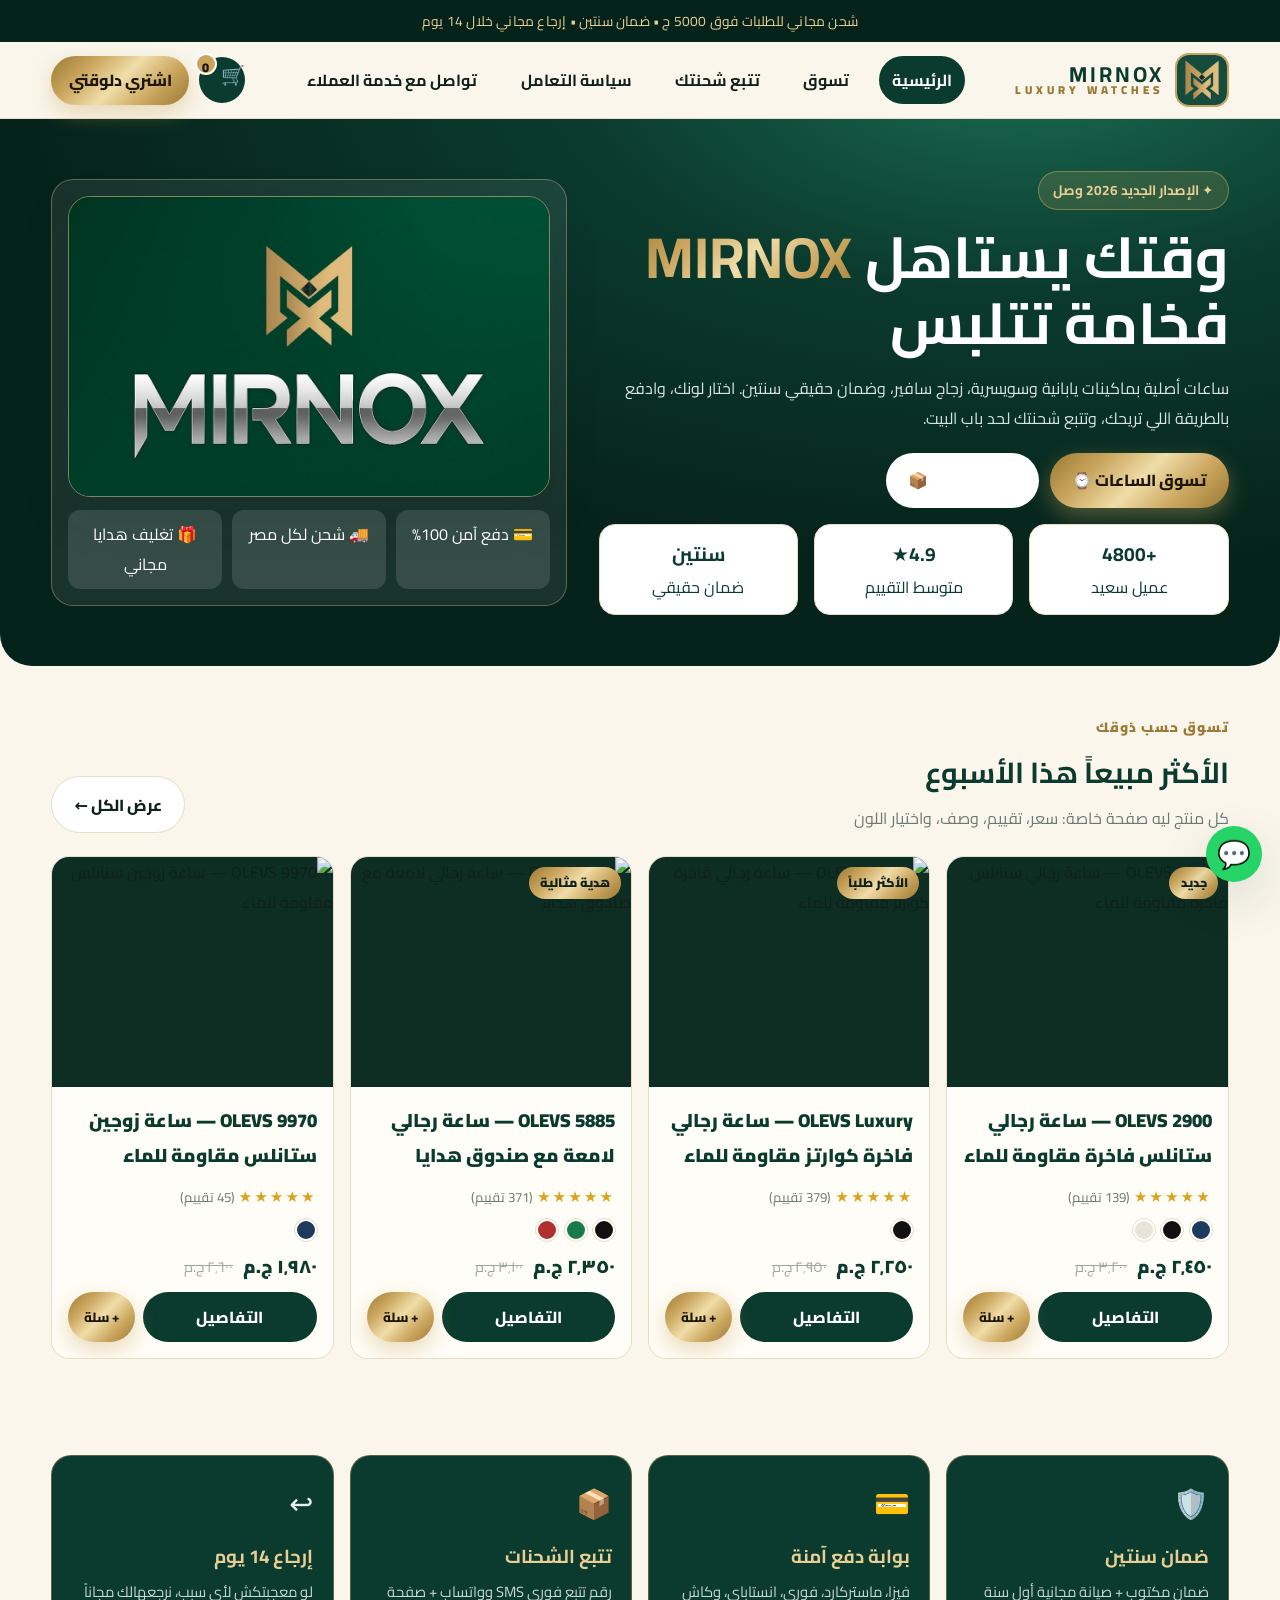
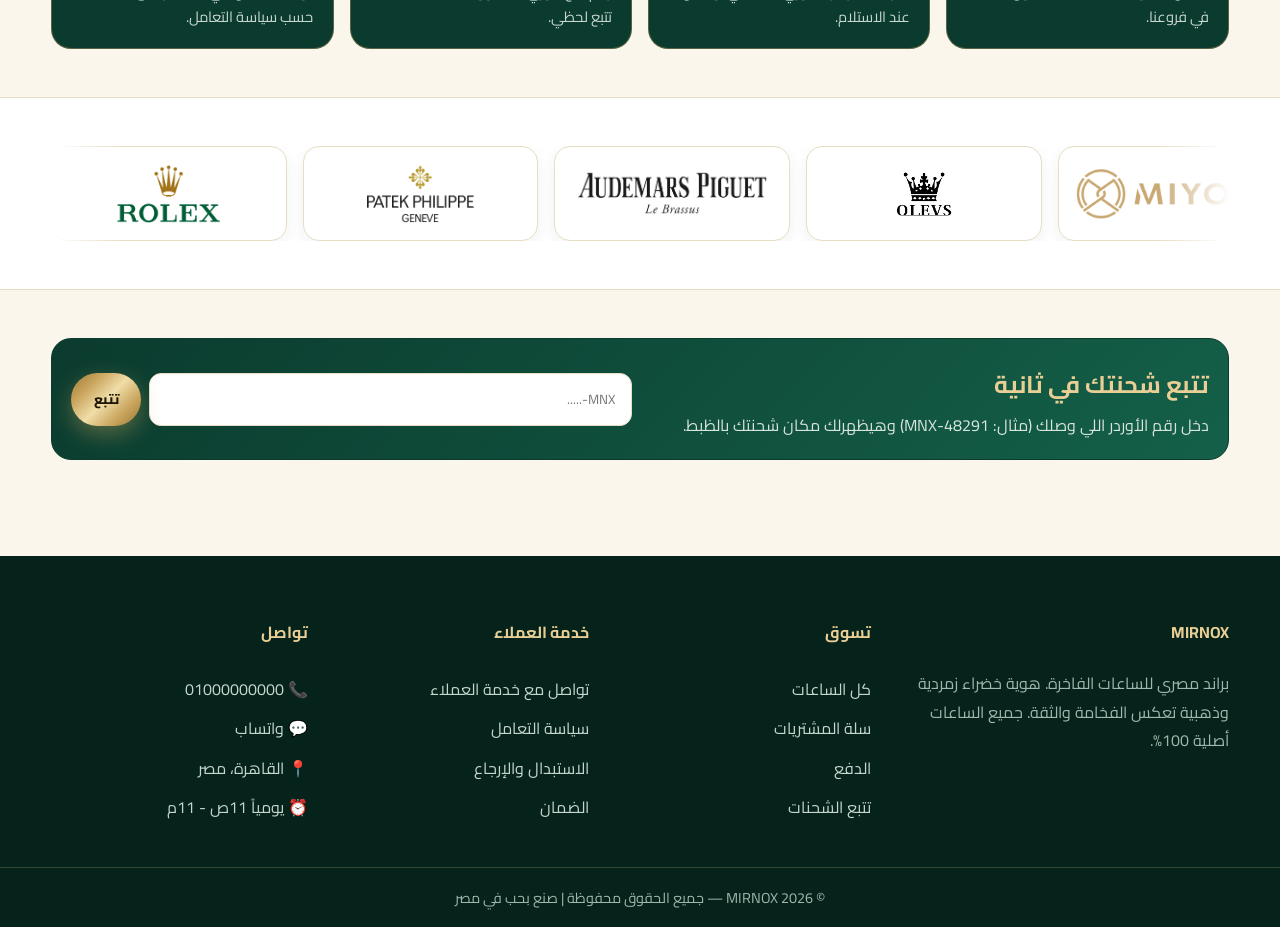
==== index.html @ 0a010afb "Add files via upload" ====
<!DOCTYPE html><html lang="ar" dir="rtl"><head>
<meta charset="UTF-8"><meta name="viewport" content="width=device-width,initial-scale=1">
<title>MIRNOX | ساعات فاخرة بهوية تليق بيك</title>
<meta name="description" content="متجر MIRNOX الرسمي للساعات الفاخرة - ضمان سنتين، شحن لكل المحافظات، دفع آمن">
<link href="https://fonts.googleapis.com/css2?family=Cairo:wght@400;700;800;900&display=swap" rel="stylesheet">
<link rel="stylesheet" href="assets/css/style.css">
<link rel="icon" href="logo/MIRNOX logo.jpg">
</head><body>
<div class="topbar">شحن مجاني للطلبات فوق 5000 ج • ضمان سنتين • إرجاع مجاني خلال 14 يوم</div>
<header class="header"><div class="container nav">
  <a class="brand" href="index.html"><img class="brand-logo" src="logo/MIRNOX logo.jpg" alt="MIRNOX"><span class="brand-name"><b>MIRNOX</b><small>LUXURY WATCHES</small></span></a>
  <nav class="links">
    <a href="index.html" class="active">الرئيسية</a>
    <a href="shop.html">تسوق</a>
    <a href="track.html">تتبع شحنتك</a>
    <a href="policy.html">سياسة التعامل</a>
    <a href="contact.html">تواصل مع خدمة العملاء</a>
  </nav>
  <div class="actions">
    <a href="cart.html" class="cart-btn" aria-label="السلة">🛒<span class="cart-count">0</span></a>
    <a href="checkout.html" class="btn btn-gold" style="padding:.6rem 1.1rem">اشتري دلوقتي</a>
    <button class="burger">☰</button>
  </div>
</div></header>

<section class="hero"><div class="container hero-inner">
  <div>
    <span class="eyebrow">✦ الإصدار الجديد 2026 وصل</span>
    <h1>وقتك يستاهل <span>MIRNOX</span><br>فخامة تتلبس</h1>
    <p>ساعات أصلية بماكينات يابانية وسويسرية، زجاج سافير، وضمان حقيقي سنتين. اختار لونك، وادفع بالطريقة اللي تريحك، وتتبع شحنتك لحد باب البيت.</p>
    <div class="hero-cta">
      <a href="shop.html" class="btn btn-gold">تسوق الساعات ⌚</a>
      <a href="track.html" class="btn" style="background:#fff">تتبع شحنتك 📦</a>
    </div>
    <div class="stats">
      <div class="stat"><b>+4800</b>عميل سعيد</div>
      <div class="stat"><b>4.9★</b>متوسط التقييم</div>
      <div class="stat"><b>سنتين</b>ضمان حقيقي</div>
    </div>
  </div>
  <div class="hero-card">
    <img class="hero-img" src="images/571602433_1547066803098524_336441844559600684_n.jpg" alt="MIRNOX">
    <div style="display:flex;gap:.6rem;margin-top:.8rem">
      <div style="flex:1;background:rgba(255,255,255,.12);border-radius:12px;padding:.6rem;text-align:center">💳 دفع آمن 100%</div>
      <div style="flex:1;background:rgba(255,255,255,.12);border-radius:12px;padding:.6rem;text-align:center">🚚 شحن لكل مصر</div>
      <div style="flex:1;background:rgba(255,255,255,.12);border-radius:12px;padding:.6rem;text-align:center">🎁 تغليف هدايا مجاني</div>
    </div>
  </div>
</div></section>

<section class="section container">
  <div class="sec-head"><div><div class="kicker">تسوق حسب ذوقك</div><h2>الأكثر مبيعاً هذا الأسبوع</h2><p>كل منتج ليه صفحة خاصة: سعر، تقييم، وصف، واختيار اللون</p></div><a class="btn btn-ghost" href="shop.html">عرض الكل ←</a></div>
  <div class="grid-products" id="homeGrid"></div>
</section>

<section class="section container">
  <div class="features">
    <div class="feat"><div style="font-size:1.8rem">🛡️</div><h3>ضمان سنتين</h3><p>ضمان مكتوب + صيانة مجانية أول سنة في فروعنا.</p></div>
    <div class="feat"><div style="font-size:1.8rem">💳</div><h3>بوابة دفع آمنة</h3><p>فيزا، ماستركارد، فوري، انستاباي، وكاش عند الاستلام.</p></div>
    <div class="feat"><div style="font-size:1.8rem">📦</div><h3>تتبع الشحنات</h3><p>رقم تتبع فوري SMS وواتساب + صفحة تتبع لحظي.</p></div>
    <div class="feat"><div style="font-size:1.8rem">↩️</div><h3>إرجاع 14 يوم</h3><p>لو معجبتكش لأي سبب، نرجعهالك مجاناً حسب سياسة التعامل.</p></div>
  </div>
</section>

<section class="partners section"><div class="container">
  <div class="marquee"><div class="partner-row marquee-track">
    <div class="partner"><img src="images/partners/rolex.png" alt="Rolex" loading="lazy"></div>
    <div class="partner"><img src="images/partners/patek.png" alt="Patek Philippe" loading="lazy"></div>
    <div class="partner"><img src="images/partners/audemars.png" alt="Audemars Piguet" loading="lazy"></div>
    <div class="partner"><img src="images/partners/olevs.webp" alt="OLEVS" loading="lazy"></div>
    <div class="partner"><img src="images/partners/miyota.png" alt="Miyota" loading="lazy"></div>
    <div class="partner"><img src="images/partners/fawry.png" alt="Fawry" loading="lazy"></div>
    <div class="partner"><img src="images/partners/paymob.png" alt="Paymob" loading="lazy"></div>
    <div class="partner"><img src="images/partners/bosta.png" alt="Bosta" loading="lazy"></div>
  </div></div>
</div></section>

<section class="section container">
  <div class="panel" style="display:flex;gap:1rem;align-items:center;flex-wrap:wrap;background:linear-gradient(135deg,#0b3b2e,#146049);color:#fff;border-color:#0b3b2e">
    <div style="flex:1;min-width:240px"><h2 style="margin:.2rem 0;color:#e9cf95">تتبع شحنتك في ثانية</h2><p style="margin:0;color:#d8e5de">دخل رقم الأوردر اللي وصلك (مثال: MNX-48291) وهيظهرلك مكان شحنتك بالظبط.</p></div>
    <form onsubmit="event.preventDefault();location.href='track.html#'+document.getElementById('hq').value" style="display:flex;gap:.5rem;flex:1;min-width:240px">
      <input id="hq" class="input" placeholder="MNX-....." required>
      <button class="btn btn-gold">تتبع</button>
    </form>
  </div>
</section>

<footer><div class="container foot">
  <div><h4>MIRNOX</h4><p style="color:#9db8ad;line-height:1.8">براند مصري للساعات الفاخرة. هوية خضراء زمردية وذهبية تعكس الفخامة والثقة. جميع الساعات أصلية 100%.</p></div>
  <div><h4>تسوق</h4><a href="shop.html">كل الساعات</a><a href="cart.html">سلة المشتريات</a><a href="checkout.html">الدفع</a><a href="track.html">تتبع الشحنات</a></div>
  <div><h4>خدمة العملاء</h4><a href="contact.html">تواصل مع خدمة العملاء</a><a href="policy.html">سياسة التعامل</a><a href="policy.html#return">الاستبدال والإرجاع</a><a href="policy.html#warranty">الضمان</a></div>
  <div><h4>تواصل</h4><a href="#">📞 01000000000</a><a href="#">💬 واتساب</a><a href="#">📍 القاهرة، مصر</a><a href="#">⏰ يومياً 11ص - 11م</a></div>
</div><div class="copy">© 2026 MIRNOX — جميع الحقوق محفوظة | صنع بحب في مصر</div></footer>
<a class="whats" href="https://wa.me/201000000000" target="_blank">💬</a>
<script src="assets/js/products.js"></script>
<script src="assets/js/store.js"></script>
<script>
document.getElementById('homeGrid').innerHTML = PRODUCTS.slice(0,4).map(productCard).join('');
revealInit();
</script>
</body></html>
---- assets/css/style.css ----
:root{
  --green-950:#06231b;
  --green-900:#0b3b2e;
  --green-800:#0f4d3a;
  --green-700:#146049;
  --gold:#c9a45c;
  --gold-light:#e9cf95;
  --gold-dark:#9a7a35;
  --cream:#faf6ec;
  --paper:#fffdf7;
  --ink:#10201a;
  --muted:#6b7a74;
  --line:#e7ddc4;
  --red:#c0392b;
  --radius:18px;
  --shadow:0 18px 50px rgba(6,35,27,.14);
  --gold-grad:linear-gradient(135deg,#9a7a35 0%,#c9a45c 25%,#f0dda8 50%,#c9a45c 75%,#9a7a35 100%);
}
*{box-sizing:border-box}
html{scroll-behavior:smooth}
body{
  margin:0;font-family:'Cairo','Tajawal',system-ui,sans-serif;
  background:var(--cream);color:var(--ink);
}
a{color:inherit;text-decoration:none}
img{max-width:100%;display:block}
.container{width:min(1200px,92%);margin-inline:auto}
.topbar{background:var(--green-950);color:var(--gold-light);font-size:.86rem;padding:.5rem 0;text-align:center;letter-spacing:.2px}
/* header */
.header{position:sticky;top:0;z-index:50;background:rgba(250,246,236,.92);backdrop-filter:blur(12px);border-bottom:1px solid var(--line)}
.nav{display:flex;align-items:center;gap:1rem;padding:.7rem 0}
.brand{display:flex;align-items:center;gap:.7rem;font-weight:900}
.brand-logo{width:54px;height:54px;border-radius:14px;object-fit:cover;border:2px solid var(--gold);background:var(--green-900)}
.brand-name{line-height:1}
.brand-name b{font-size:1.35rem;letter-spacing:3px;color:var(--green-900)}
.brand-name small{display:block;font-size:.72rem;color:var(--gold-dark);letter-spacing:4px}
.links{display:flex;gap:1.1rem;margin-inline:auto;font-weight:700}
.links a{padding:.55rem .8rem;border-radius:999px}
.links a.active,.links a:hover{background:var(--green-900);color:#fff}
.actions{display:flex;gap:.6rem;align-items:center}
.btn{border:0;cursor:pointer;font-family:inherit;font-weight:800;border-radius:999px;padding:.8rem 1.4rem;display:inline-flex;align-items:center;gap:.5rem;transition:.2s}
.btn-gold{background:var(--gold-grad);color:#1d1605;box-shadow:0 8px 22px rgba(201,164,92,.4)}
.btn-gold:hover{transform:translateY(-1px)}
.btn-green{background:var(--green-900);color:#fff}
.btn-ghost{background:#fff;border:1.5px solid var(--line)}
.cart-btn{position:relative;background:var(--green-900);color:#fff;border:0;width:46px;height:46px;border-radius:50%;cursor:pointer;font-size:1.2rem}
.cart-count{position:absolute;top:-4px;left:-4px;background:var(--gold);color:#1d1605;font-weight:900;min-width:22px;height:22px;border-radius:999px;display:grid;place-items:center;font-size:.8rem;border:2px solid #fff}
.burger{display:none;background:none;border:0;font-size:1.6rem}
/* hero */
.hero{position:relative;overflow:hidden;background:radial-gradient(1000px 500px at 80% -10%,#1a6b52 0%,var(--green-900) 45%,var(--green-950) 100%);color:#fff;border-radius:0 0 32px 32px}
.hero-inner{display:grid;grid-template-columns:1.1fr .9fr;gap:2rem;align-items:center;padding:3.2rem 0}
.eyebrow{display:inline-flex;align-items:center;gap:.5rem;background:rgba(201,164,92,.18);border:1px solid rgba(201,164,92,.5);color:var(--gold-light);padding:.35rem .9rem;border-radius:999px;font-size:.85rem;font-weight:700}
.hero h1{font-size:clamp(2rem,5vw,3.6rem);line-height:1.15;margin:.9rem 0}
.hero h1 span{background:var(--gold-grad);-webkit-background-clip:text;background-clip:text;color:transparent}
.hero p{color:#d8e5de;line-height:1.9}
.hero-cta{display:flex;gap:.7rem;margin-top:1.2rem;flex-wrap:wrap}
.hero-card{background:rgba(255,255,255,.08);border:1px solid rgba(233,207,149,.35);border-radius:22px;padding:1rem;backdrop-filter:blur(6px)}
.hero-img{width:100%;border-radius:22px;border:1px solid rgba(233,207,149,.5);box-shadow:var(--shadow);aspect-ratio:16/10;object-fit:cover}
.stats{display:flex;gap:1rem;margin-top:1rem}
.stat{background:#fff;color:var(--green-900);border-radius:16px;padding:.7rem 1rem;flex:1;text-align:center;border:1px solid var(--line)}
.stat b{font-size:1.2rem;display:block}
/* sections */
.section{padding:3rem 0}
.sec-head{display:flex;align-items:end;justify-content:space-between;gap:1rem;margin-bottom:1.4rem}
.sec-head h2{margin:.3rem 0;font-size:1.8rem;color:var(--green-900)}
.sec-head p{margin:0;color:var(--muted)}
.kicker{color:var(--gold-dark);font-weight:900;letter-spacing:1px;font-size:.85rem}
.grid-products{display:grid;grid-template-columns:repeat(4,1fr);gap:1rem}
.card{background:var(--paper);border:1px solid var(--line);border-radius:var(--radius);overflow:hidden;display:flex;flex-direction:column;transition:.2s}
.card:hover{transform:translateY(-4px);box-shadow:var(--shadow)}
.card-media{position:relative;background:#0e2e24}
.card-media img{height:230px;width:100%;object-fit:cover}
.badge{position:absolute;top:10px;right:10px;background:var(--gold-grad);font-weight:900;font-size:.78rem;padding:.3rem .7rem;border-radius:999px}
.card-body{padding:1rem;display:flex;flex-direction:column;gap:.5rem;flex:1}
.card-title{font-weight:900;color:var(--green-900);margin:0}
.price-row{display:flex;align-items:center;gap:.6rem}
.price{font-weight:900;font-size:1.15rem;color:var(--green-900)}
.old{color:#9aa8a2;text-decoration:line-through;font-size:.9rem}
.stars{color:#d9a521;font-size:.95rem;letter-spacing:2px}
.stars small{color:var(--muted);letter-spacing:0}
.colors-dots{display:flex;gap:.4rem}
.dot{width:22px;height:22px;border-radius:50%;border:2px solid #fff;outline:1px solid var(--line);cursor:pointer}
/* features */
.features{display:grid;grid-template-columns:repeat(4,1fr);gap:1rem}
.feat{background:var(--green-900);color:#eaf3ef;border-radius:20px;padding:1.2rem;border:1px solid rgba(201,164,92,.4)}
.feat h3{margin:.6rem 0 .3rem;color:var(--gold-light)}
.feat p{margin:0;color:#c8d8d0;font-size:.92rem;line-height:1.7}
/* partners */
.partners{background:#fff;border-block:1px solid var(--line)}
.partner-row{display:flex;gap:1rem;flex-wrap:wrap}
.partner{flex:1;min-width:160px;display:grid;place-items:center;border:1px solid var(--line);border-radius:16px;padding:1.1rem;background:#fff;box-shadow:0 6px 18px rgba(6,35,27,.06);transition:transform .35s cubic-bezier(.22,1,.36,1),box-shadow .35s}
.partner:hover{transform:translateY(-4px);box-shadow:var(--shadow)}
.partner img{max-height:58px;width:auto;max-width:100%;object-fit:contain}
/* infinite partners marquee */
.marquee{overflow:hidden;direction:ltr;border-radius:16px;-webkit-mask-image:linear-gradient(90deg,transparent,#000 6%,#000 94%,transparent);mask-image:linear-gradient(90deg,transparent,#000 6%,#000 94%,transparent)}
.marquee-track{display:flex;flex-wrap:nowrap;gap:0;width:max-content;animation:mscroll 30s linear infinite;will-change:transform}
.marquee-track .partner{min-width:230px;margin-right:1rem}
.marquee-track .partner{opacity:1;transform:none}
.marquee:hover .marquee-track{animation-play-state:paused}
@keyframes mscroll{to{transform:translateX(-50%)}}
@media (prefers-reduced-motion:reduce){.marquee-track{animation:none}}
.partner span{display:block;font-size:.8rem;color:var(--muted);font-weight:700}
/* footer */
footer{background:var(--green-950);color:#d9e7e0;margin-top:3rem}
.foot{display:grid;grid-template-columns:1.3fr 1fr 1fr 1fr;gap:1.5rem;padding:2.5rem 0}
.foot h4{color:var(--gold-light)}
.foot a{display:block;padding:.3rem 0;color:#c5d6cf}
.foot a:hover{color:#fff}
.copy{border-top:1px solid rgba(233,207,149,.2);padding:1rem 0;text-align:center;font-size:.9rem;color:#9db8ad}
/* product page */
.pd{display:grid;grid-template-columns:1fr 1fr;gap:1.6rem;background:#fff;border:1px solid var(--line);border-radius:24px;padding:1.4rem}
.gallery-main{border-radius:18px;overflow:hidden;border:1px solid var(--line)}
.gallery-main img{height:440px;width:100%;object-fit:cover;transition:opacity .45s ease}
/* Luxury scroll reveal — glide up from bottom */
html.js .reveal{opacity:0;transform:translateY(48px);transition:opacity .9s cubic-bezier(.22,1,.36,1),transform .9s cubic-bezier(.22,1,.36,1);will-change:opacity,transform}
html.js .reveal.visible{opacity:1;transform:none;will-change:auto}
@media (prefers-reduced-motion:reduce){html.js .reveal{opacity:1;transform:none;transition:none}}
.thumbs{display:flex;gap:.6rem;margin-top:.6rem}
.thumbs img{width:86px;height:86px;object-fit:cover;border-radius:12px;border:2px solid transparent;cursor:pointer}
.thumbs img.active{border-color:var(--gold)}
.opt-label{font-weight:900;color:var(--green-900);margin:1rem 0 .5rem}
.color-pick{display:flex;gap:.6rem;flex-wrap:wrap}
.color-btn{display:flex;align-items:center;gap:.5rem;border:1.5px solid var(--line);background:#fff;padding:.5rem .8rem;border-radius:999px;cursor:pointer;font-weight:800}
.color-btn.active{border-color:var(--gold);background:#fff8e6;box-shadow:0 0 0 2px rgba(201,164,92,.3)}
.qty{display:flex;align-items:center;gap:.7rem}
.qty button{width:38px;height:38px;border-radius:50%;border:1px solid var(--line);background:#fff;font-size:1.2rem;cursor:pointer}
.tabs{margin-top:1rem;background:#fff;border:1px solid var(--line);border-radius:18px;overflow:hidden}
.tab-head{display:flex;background:var(--cream)}
.tab-head button{flex:1;padding:.9rem;border:0;background:none;font-family:inherit;font-weight:900;cursor:pointer;color:var(--green-900)}
.tab-head button.active{background:var(--green-900);color:#fff}
.tab-body{padding:1.2rem;line-height:1.9}
.spec-table{width:100%;border-collapse:collapse}
.spec-table td{padding:.6rem;border-bottom:1px solid var(--line)}
.spec-table td:first-child{font-weight:900;color:var(--green-900);width:38%}
/* cart / checkout */
.layout2{display:grid;grid-template-columns:1.6fr .9fr;gap:1.2rem;align-items:start}
.panel{background:#fff;border:1px solid var(--line);border-radius:20px;padding:1.2rem}
.cart-item{display:flex;gap:1rem;border-bottom:1px solid var(--line);padding:.9rem 0}
.cart-item img{width:92px;height:92px;border-radius:14px;object-fit:cover}
.input,select.input,textarea.input{width:100%;padding:.8rem 1rem;border:1.5px solid var(--line);border-radius:12px;font-family:inherit;background:#fff}
.input:focus{outline:2px solid rgba(201,164,92,.5);border-color:var(--gold)}
.form-grid{display:grid;grid-template-columns:1fr 1fr;gap:.8rem}
.pay-tabs{display:flex;gap:.6rem;flex-wrap:wrap;margin:.8rem 0}
.pay-tab{flex:1;min-width:140px;border:1.5px solid var(--line);border-radius:14px;padding:.8rem;text-align:center;cursor:pointer;background:#fff;font-weight:900}
.pay-tab.active{border-color:var(--gold);background:#fff8e6}
.timeline{position:relative;margin:1rem 0;padding-right:1.5rem}
.timeline::before{content:"";position:absolute;right:7px;top:6px;bottom:6px;width:2px;background:var(--line)}
.step{position:relative;padding:.7rem 0 .7rem 0}
.step::after{content:"";position:absolute;right:0;top:16px;width:16px;height:16px;border-radius:50%;background:#fff;border:3px solid var(--line)}
.step.done::after{border-color:var(--gold);background:var(--green-900)}
.step b{color:var(--green-900)}
.toast{position:fixed;bottom:18px;left:50%;transform:translateX(-50%);background:var(--green-950);color:#fff;padding:.8rem 1.3rem;border-radius:999px;border:1px solid var(--gold);z-index:99;display:none}
.whats{position:fixed;bottom:18px;right:18px;width:56px;height:56px;border-radius:50%;background:#25d366;display:grid;place-items:center;font-size:1.7rem;box-shadow:var(--shadow);z-index:60}
@media(max-width:980px){
  .hero-inner,.pd,.layout2,.foot{grid-template-columns:1fr}
  .grid-products{grid-template-columns:repeat(2,1fr);gap:.7rem}
  .features{grid-template-columns:1fr 1fr}
  .links{display:none;position:absolute;top:100%;right:4%;left:4%;background:#fff;border:1px solid var(--line);border-radius:16px;flex-direction:column;padding:.6rem;box-shadow:var(--shadow)}
  .links.open{display:flex}
  .burger{display:block}
  .gallery-main img{height:300px}
  .form-grid{grid-template-columns:1fr}
  /* mobile polish */
  .sec-head{flex-wrap:wrap}
  .sec-head h2{font-size:1.4rem}
  .thumbs{overflow-x:auto;padding-bottom:.3rem}
  .thumbs img{flex:0 0 auto;width:72px;height:72px}
  .stats{flex-wrap:wrap}
  .stat{min-width:100px}
  .cart-item{flex-wrap:wrap}
  .pay-tab{min-width:120px}
  .hero-cta .btn{flex:1;justify-content:center}
  .marquee-track .partner{min-width:170px}
  .marquee-track{animation-duration:22s}
  .topbar{font-size:.76rem}
  .toast{width:92%;text-align:center}
  .spec-table td{padding:.5rem .4rem;font-size:.9rem}
}
@media(max-width:420px){
  .grid-products{grid-template-columns:1fr 1fr;gap:.5rem}
  .card-media img{height:170px}
  .features{grid-template-columns:1fr}
  .hero h1{font-size:1.9rem}
  .btn{padding:.75rem 1.1rem}
  .actions .btn{display:none}
  .brand-logo{width:44px;height:44px}
  .brand-name b{font-size:1.1rem}
}
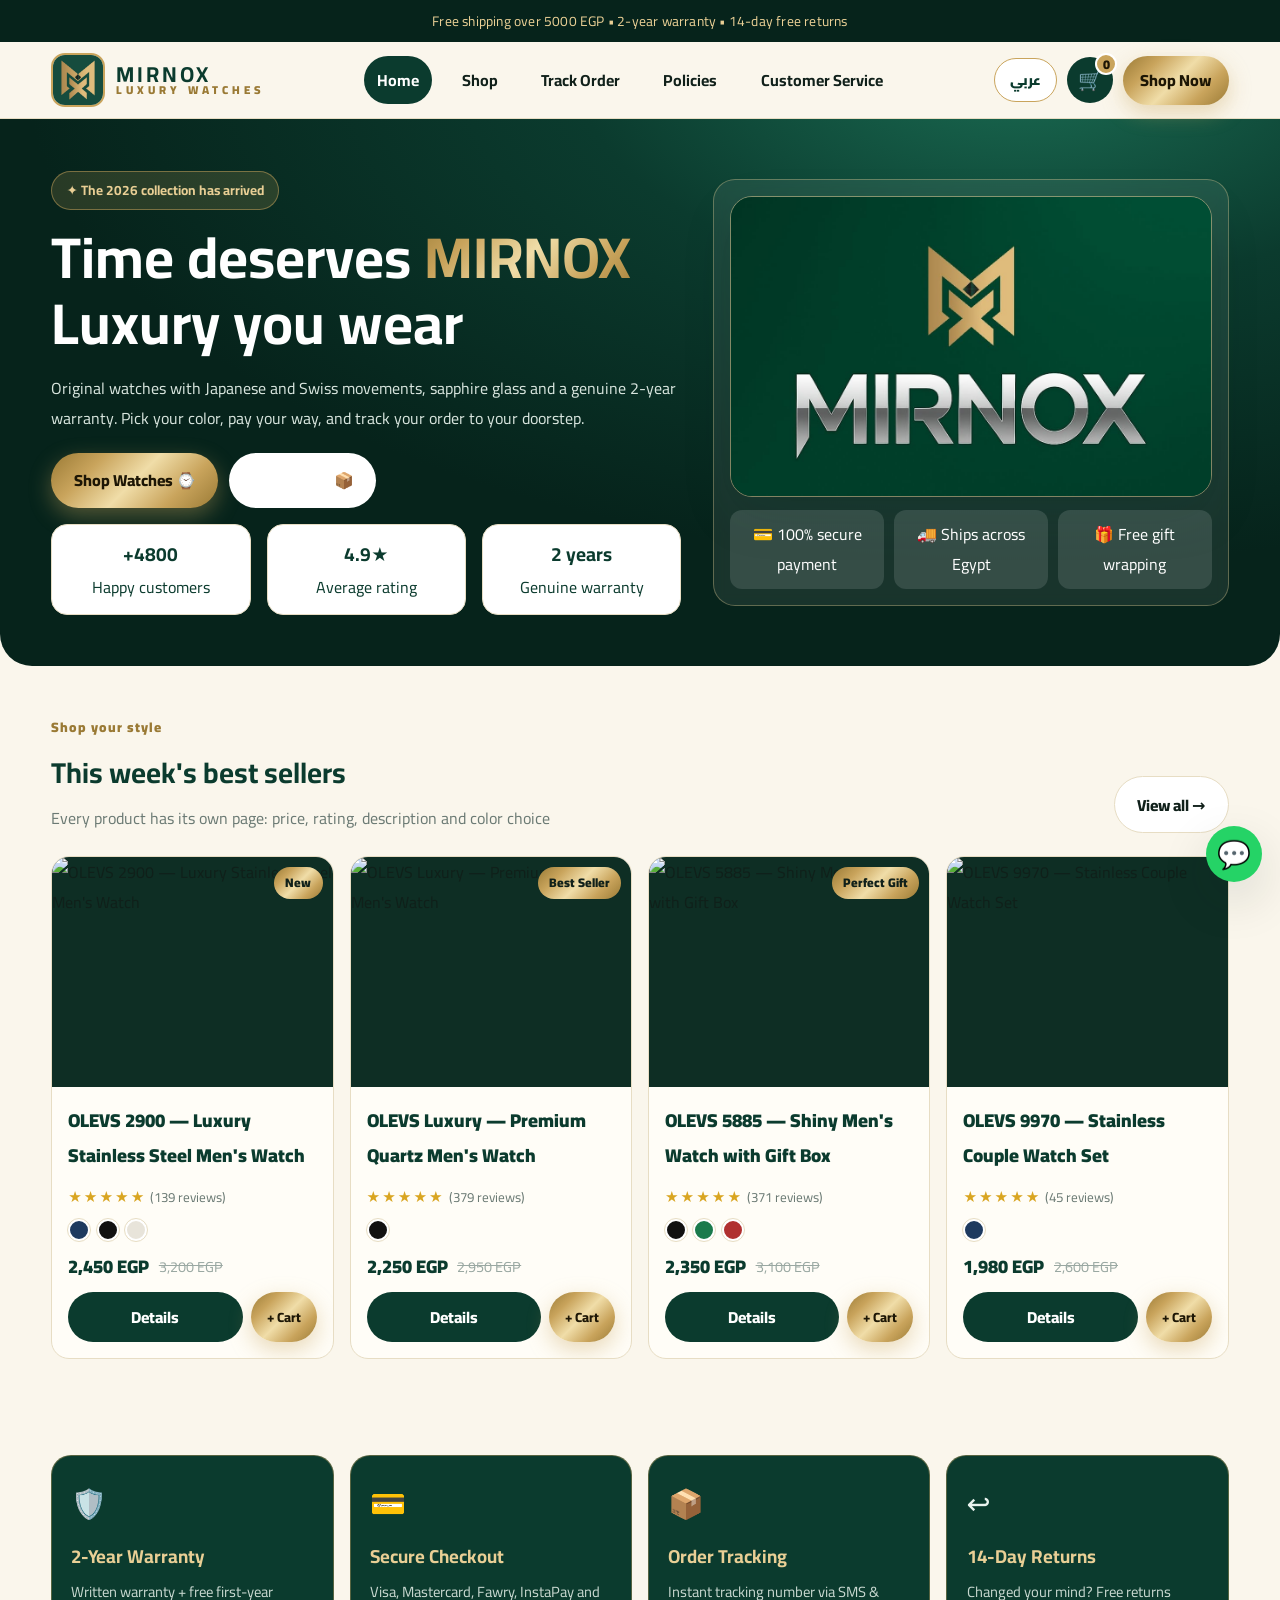
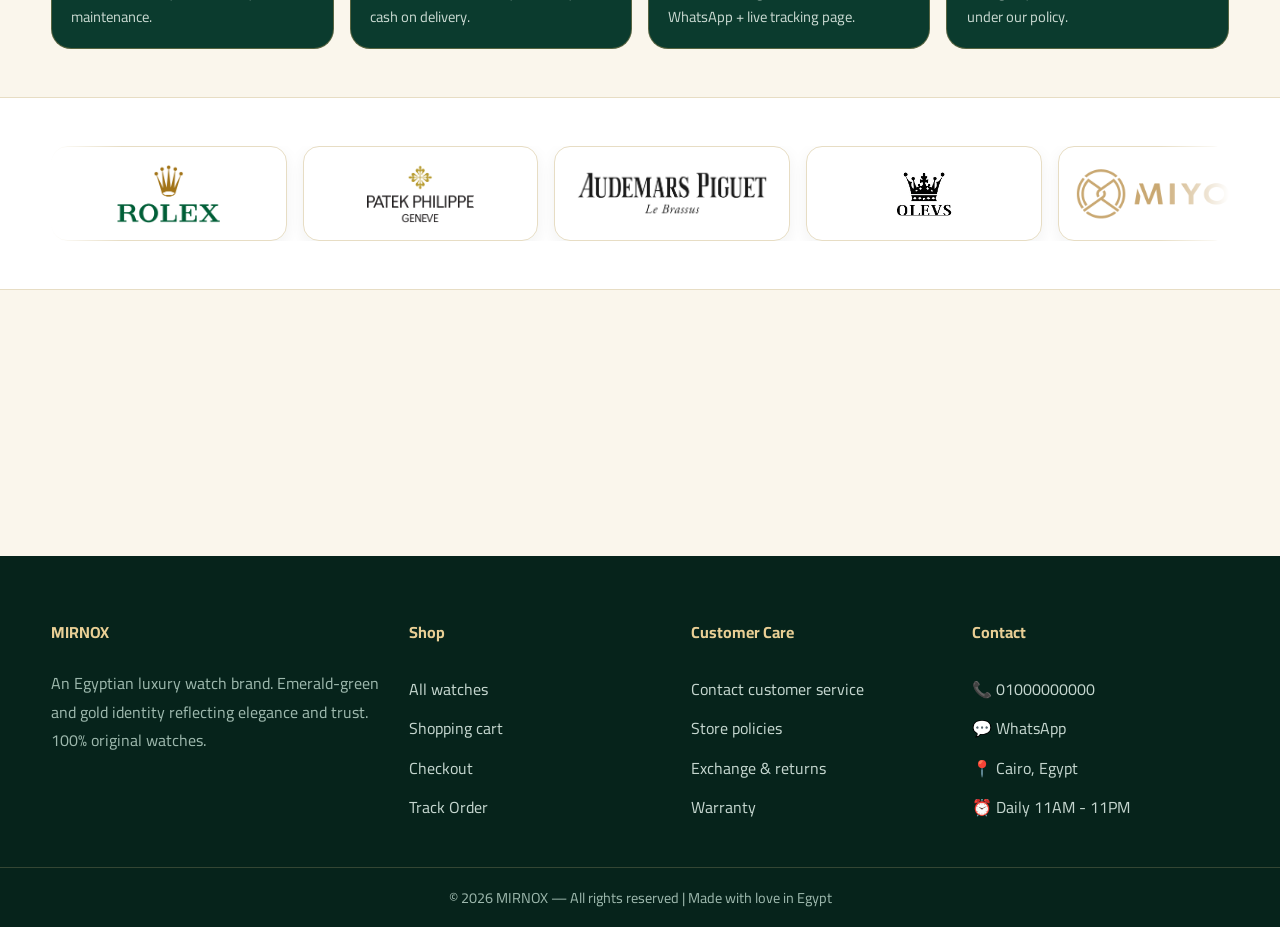
==== commit df71e079: "Add files via upload" ====
--- a/index.html
+++ b/index.html
@@ -1,64 +1,66 @@
 <!DOCTYPE html><html lang="ar" dir="rtl"><head>
 <meta charset="UTF-8"><meta name="viewport" content="width=device-width,initial-scale=1">
+<script>try{var L=localStorage.getItem('mirnox_lang');if(L!=='ar'&&L!=='en'){L=((navigator.language||'en').toLowerCase().indexOf('ar')===0)?'ar':'en';}document.documentElement.lang=L;document.documentElement.dir=L==='ar'?'rtl':'ltr';}catch(e){}</script>
 <title>MIRNOX | ساعات فاخرة بهوية تليق بيك</title>
 <meta name="description" content="متجر MIRNOX الرسمي للساعات الفاخرة - ضمان سنتين، شحن لكل المحافظات، دفع آمن">
 <link href="https://fonts.googleapis.com/css2?family=Cairo:wght@400;700;800;900&display=swap" rel="stylesheet">
 <link rel="stylesheet" href="assets/css/style.css">
 <link rel="icon" href="logo/MIRNOX logo.jpg">
-</head><body>
-<div class="topbar">شحن مجاني للطلبات فوق 5000 ج • ضمان سنتين • إرجاع مجاني خلال 14 يوم</div>
+</head><body data-page="home">
+<div class="topbar" data-i18n="tb_home">شحن مجاني للطلبات فوق 5000 ج • ضمان سنتين • إرجاع مجاني خلال 14 يوم</div>
 <header class="header"><div class="container nav">
   <a class="brand" href="index.html"><img class="brand-logo" src="logo/MIRNOX logo.jpg" alt="MIRNOX"><span class="brand-name"><b>MIRNOX</b><small>LUXURY WATCHES</small></span></a>
   <nav class="links">
-    <a href="index.html" class="active">الرئيسية</a>
-    <a href="shop.html">تسوق</a>
-    <a href="track.html">تتبع شحنتك</a>
-    <a href="policy.html">سياسة التعامل</a>
-    <a href="contact.html">تواصل مع خدمة العملاء</a>
+    <a href="index.html" class="active" data-i18n="nav_home">الرئيسية</a>
+    <a href="shop.html" data-i18n="nav_shop">تسوق</a>
+    <a href="track.html" data-i18n="nav_track">تتبع شحنتك</a>
+    <a href="policy.html" data-i18n="nav_policy">سياسة التعامل</a>
+    <a href="contact.html" data-i18n="nav_contact">تواصل مع خدمة العملاء</a>
   </nav>
   <div class="actions">
+    <button class="lang-btn" onclick="toggleLang()">EN</button>
     <a href="cart.html" class="cart-btn" aria-label="السلة">🛒<span class="cart-count">0</span></a>
-    <a href="checkout.html" class="btn btn-gold" style="padding:.6rem 1.1rem">اشتري دلوقتي</a>
+    <a href="checkout.html" class="btn btn-gold" style="padding:.6rem 1.1rem" data-i18n="nav_buy">اشتري دلوقتي</a>
     <button class="burger">☰</button>
   </div>
 </div></header>
 
 <section class="hero"><div class="container hero-inner">
   <div>
-    <span class="eyebrow">✦ الإصدار الجديد 2026 وصل</span>
-    <h1>وقتك يستاهل <span>MIRNOX</span><br>فخامة تتلبس</h1>
-    <p>ساعات أصلية بماكينات يابانية وسويسرية، زجاج سافير، وضمان حقيقي سنتين. اختار لونك، وادفع بالطريقة اللي تريحك، وتتبع شحنتك لحد باب البيت.</p>
+    <span class="eyebrow" data-i18n="hero_eye">✦ الإصدار الجديد 2026 وصل</span>
+    <h1 data-i18n="hero_h1">وقتك يستاهل <span>MIRNOX</span><br>فخامة تتلبس</h1>
+    <p data-i18n="hero_p">ساعات أصلية بماكينات يابانية وسويسرية، زجاج سافير، وضمان حقيقي سنتين. اختار لونك، وادفع بالطريقة اللي تريحك، وتتبع شحنتك لحد باب البيت.</p>
     <div class="hero-cta">
-      <a href="shop.html" class="btn btn-gold">تسوق الساعات ⌚</a>
-      <a href="track.html" class="btn" style="background:#fff">تتبع شحنتك 📦</a>
+      <a href="shop.html" class="btn btn-gold" data-i18n="hero_shop">تسوق الساعات ⌚</a>
+      <a href="track.html" class="btn" style="background:#fff" data-i18n="hero_track">تتبع شحنتك 📦</a>
     </div>
     <div class="stats">
-      <div class="stat"><b>+4800</b>عميل سعيد</div>
-      <div class="stat"><b>4.9★</b>متوسط التقييم</div>
-      <div class="stat"><b>سنتين</b>ضمان حقيقي</div>
+      <div class="stat"><b>+4800</b><span data-i18n="stat_l1">عميل سعيد</span></div>
+      <div class="stat"><b>4.9★</b><span data-i18n="stat_l2">متوسط التقييم</span></div>
+      <div class="stat"><b data-i18n="stat_v3">سنتين</b><span data-i18n="stat_l3">ضمان حقيقي</span></div>
     </div>
   </div>
   <div class="hero-card">
     <img class="hero-img" src="images/571602433_1547066803098524_336441844559600684_n.jpg" alt="MIRNOX">
     <div style="display:flex;gap:.6rem;margin-top:.8rem">
-      <div style="flex:1;background:rgba(255,255,255,.12);border-radius:12px;padding:.6rem;text-align:center">💳 دفع آمن 100%</div>
-      <div style="flex:1;background:rgba(255,255,255,.12);border-radius:12px;padding:.6rem;text-align:center">🚚 شحن لكل مصر</div>
-      <div style="flex:1;background:rgba(255,255,255,.12);border-radius:12px;padding:.6rem;text-align:center">🎁 تغليف هدايا مجاني</div>
+      <div style="flex:1;background:rgba(255,255,255,.12);border-radius:12px;padding:.6rem;text-align:center" data-i18n="hero_s1">💳 دفع آمن 100%</div>
+      <div style="flex:1;background:rgba(255,255,255,.12);border-radius:12px;padding:.6rem;text-align:center" data-i18n="hero_s2">🚚 شحن لكل مصر</div>
+      <div style="flex:1;background:rgba(255,255,255,.12);border-radius:12px;padding:.6rem;text-align:center" data-i18n="hero_s3">🎁 تغليف هدايا مجاني</div>
     </div>
   </div>
 </div></section>
 
 <section class="section container">
-  <div class="sec-head"><div><div class="kicker">تسوق حسب ذوقك</div><h2>الأكثر مبيعاً هذا الأسبوع</h2><p>كل منتج ليه صفحة خاصة: سعر، تقييم، وصف، واختيار اللون</p></div><a class="btn btn-ghost" href="shop.html">عرض الكل ←</a></div>
+  <div class="sec-head"><div><div class="kicker" data-i18n="sec_best_k">تسوق حسب ذوقك</div><h2 data-i18n="sec_best_h">الأكثر مبيعاً هذا الأسبوع</h2><p data-i18n="sec_best_p">كل منتج ليه صفحة خاصة: سعر، تقييم، وصف، واختيار اللون</p></div><a class="btn btn-ghost" href="shop.html" data-i18n="view_all">عرض الكل ←</a></div>
   <div class="grid-products" id="homeGrid"></div>
 </section>
 
 <section class="section container">
   <div class="features">
-    <div class="feat"><div style="font-size:1.8rem">🛡️</div><h3>ضمان سنتين</h3><p>ضمان مكتوب + صيانة مجانية أول سنة في فروعنا.</p></div>
-    <div class="feat"><div style="font-size:1.8rem">💳</div><h3>بوابة دفع آمنة</h3><p>فيزا، ماستركارد، فوري، انستاباي، وكاش عند الاستلام.</p></div>
-    <div class="feat"><div style="font-size:1.8rem">📦</div><h3>تتبع الشحنات</h3><p>رقم تتبع فوري SMS وواتساب + صفحة تتبع لحظي.</p></div>
-    <div class="feat"><div style="font-size:1.8rem">↩️</div><h3>إرجاع 14 يوم</h3><p>لو معجبتكش لأي سبب، نرجعهالك مجاناً حسب سياسة التعامل.</p></div>
+    <div class="feat"><div style="font-size:1.8rem">🛡️</div><h3 data-i18n="f1t">ضمان سنتين</h3><p data-i18n="f1d">ضمان مكتوب + صيانة مجانية أول سنة في فروعنا.</p></div>
+    <div class="feat"><div style="font-size:1.8rem">💳</div><h3 data-i18n="f2t">بوابة دفع آمنة</h3><p data-i18n="f2d">فيزا، ماستركارد، فوري، انستاباي، وكاش عند الاستلام.</p></div>
+    <div class="feat"><div style="font-size:1.8rem">📦</div><h3 data-i18n="f3t">تتبع الشحنات</h3><p data-i18n="f3d">رقم تتبع فوري SMS وواتساب + صفحة تتبع لحظي.</p></div>
+    <div class="feat"><div style="font-size:1.8rem">↩️</div><h3 data-i18n="f4t">إرجاع 14 يوم</h3><p data-i18n="f4d">لو معجبتكش لأي سبب، نرجعهالك مجاناً حسب سياسة التعامل.</p></div>
   </div>
 </section>
 
@@ -77,25 +79,27 @@
 
 <section class="section container">
   <div class="panel" style="display:flex;gap:1rem;align-items:center;flex-wrap:wrap;background:linear-gradient(135deg,#0b3b2e,#146049);color:#fff;border-color:#0b3b2e">
-    <div style="flex:1;min-width:240px"><h2 style="margin:.2rem 0;color:#e9cf95">تتبع شحنتك في ثانية</h2><p style="margin:0;color:#d8e5de">دخل رقم الأوردر اللي وصلك (مثال: MNX-48291) وهيظهرلك مكان شحنتك بالظبط.</p></div>
+    <div style="flex:1;min-width:240px"><h2 style="margin:.2rem 0;color:#e9cf95" data-i18n="home_track_h">تتبع شحنتك في ثانية</h2><p style="margin:0;color:#d8e5de" data-i18n="home_track_p">دخل رقم الأوردر اللي وصلك (مثال: MNX-48291) وهيظهرلك مكان شحنتك بالظبط.</p></div>
     <form onsubmit="event.preventDefault();location.href='track.html#'+document.getElementById('hq').value" style="display:flex;gap:.5rem;flex:1;min-width:240px">
       <input id="hq" class="input" placeholder="MNX-....." required>
-      <button class="btn btn-gold">تتبع</button>
+      <button class="btn btn-gold" data-i18n="btn_track">تتبع</button>
     </form>
   </div>
 </section>
 
 <footer><div class="container foot">
-  <div><h4>MIRNOX</h4><p style="color:#9db8ad;line-height:1.8">براند مصري للساعات الفاخرة. هوية خضراء زمردية وذهبية تعكس الفخامة والثقة. جميع الساعات أصلية 100%.</p></div>
-  <div><h4>تسوق</h4><a href="shop.html">كل الساعات</a><a href="cart.html">سلة المشتريات</a><a href="checkout.html">الدفع</a><a href="track.html">تتبع الشحنات</a></div>
-  <div><h4>خدمة العملاء</h4><a href="contact.html">تواصل مع خدمة العملاء</a><a href="policy.html">سياسة التعامل</a><a href="policy.html#return">الاستبدال والإرجاع</a><a href="policy.html#warranty">الضمان</a></div>
-  <div><h4>تواصل</h4><a href="#">📞 01000000000</a><a href="#">💬 واتساب</a><a href="#">📍 القاهرة، مصر</a><a href="#">⏰ يومياً 11ص - 11م</a></div>
-</div><div class="copy">© 2026 MIRNOX — جميع الحقوق محفوظة | صنع بحب في مصر</div></footer>
+  <div><h4>MIRNOX</h4><p style="color:#9db8ad;line-height:1.8" data-i18n="ft_about">براند مصري للساعات الفاخرة. هوية خضراء زمردية وذهبية تعكس الفخامة والثقة. جميع الساعات أصلية 100%.</p></div>
+  <div><h4 data-i18n="ft_shop">تسوق</h4><a href="shop.html" data-i18n="ft_all">كل الساعات</a><a href="cart.html" data-i18n="ft_cart">سلة المشتريات</a><a href="checkout.html" data-i18n="ft_pay">الدفع</a><a href="track.html" data-i18n="nav_track">تتبع الشحنات</a></div>
+  <div><h4 data-i18n="ft_help">خدمة العملاء</h4><a href="contact.html" data-i18n="ft_contact">تواصل مع خدمة العملاء</a><a href="policy.html" data-i18n="ft_policy">سياسة التعامل</a><a href="policy.html#return" data-i18n="ft_return">الاستبدال والإرجاع</a><a href="policy.html#warranty" data-i18n="ft_warranty">الضمان</a></div>
+  <div><h4 data-i18n="ft_touch">تواصل</h4><a href="#" data-i18n="ft_phone">📞 01000000000</a><a href="#" data-i18n="ft_wa">💬 واتساب</a><a href="#" data-i18n="ft_addr">📍 القاهرة، مصر</a><a href="#" data-i18n="ft_hours">⏰ يومياً 11ص - 11م</a></div>
+</div><div class="copy" data-i18n="ft_copy">© 2026 MIRNOX — جميع الحقوق محفوظة | صنع بحب في مصر</div></footer>
 <a class="whats" href="https://wa.me/201000000000" target="_blank">💬</a>
 <script src="assets/js/products.js"></script>
+<script src="assets/js/i18n.js"></script>
 <script src="assets/js/store.js"></script>
 <script>
 document.getElementById('homeGrid').innerHTML = PRODUCTS.slice(0,4).map(productCard).join('');
 revealInit();
+function rerenderLang(){document.getElementById('homeGrid').innerHTML=PRODUCTS.slice(0,4).map(productCard).join('');revealInit();}
 </script>
 </body></html>
--- a/assets/css/style.css
+++ b/assets/css/style.css
@@ -17,11 +17,14 @@
   --gold-grad:linear-gradient(135deg,#9a7a35 0%,#c9a45c 25%,#f0dda8 50%,#c9a45c 75%,#9a7a35 100%);
 }
 *{box-sizing:border-box}
-html{scroll-behavior:smooth}
+html{scroll-behavior:smooth;overflow-x:clip}
+@supports not (overflow:clip){html,body{overflow-x:hidden}}
 body{
   margin:0;font-family:'Cairo','Tajawal',system-ui,sans-serif;
   background:var(--cream);color:var(--ink);
-}
+  overflow-x:clip;
+}
+.pd>*,.layout2>*,.hero-inner>*,.foot>*,.card-body>*{min-width:0}
 a{color:inherit;text-decoration:none}
 img{max-width:100%;display:block}
 .container{width:min(1200px,92%);margin-inline:auto}
@@ -43,7 +46,7 @@
 .btn-gold:hover{transform:translateY(-1px)}
 .btn-green{background:var(--green-900);color:#fff}
 .btn-ghost{background:#fff;border:1.5px solid var(--line)}
-.cart-btn{position:relative;background:var(--green-900);color:#fff;border:0;width:46px;height:46px;border-radius:50%;cursor:pointer;font-size:1.2rem}
+.cart-btn{position:relative;background:var(--green-900);color:#fff;border:0;width:46px;height:46px;border-radius:50%;cursor:pointer;font-size:1.25rem;display:inline-grid;place-items:center;line-height:1;text-align:center;flex:0 0 auto}
 .cart-count{position:absolute;top:-4px;left:-4px;background:var(--gold);color:#1d1605;font-weight:900;min-width:22px;height:22px;border-radius:999px;display:grid;place-items:center;font-size:.8rem;border:2px solid #fff}
 .burger{display:none;background:none;border:0;font-size:1.6rem}
 /* hero */
@@ -73,7 +76,7 @@
 .badge{position:absolute;top:10px;right:10px;background:var(--gold-grad);font-weight:900;font-size:.78rem;padding:.3rem .7rem;border-radius:999px}
 .card-body{padding:1rem;display:flex;flex-direction:column;gap:.5rem;flex:1}
 .card-title{font-weight:900;color:var(--green-900);margin:0}
-.price-row{display:flex;align-items:center;gap:.6rem}
+.price-row{display:flex;align-items:center;gap:.6rem;flex-wrap:wrap}
 .price{font-weight:900;font-size:1.15rem;color:var(--green-900)}
 .old{color:#9aa8a2;text-decoration:line-through;font-size:.9rem}
 .stars{color:#d9a521;font-size:.95rem;letter-spacing:2px}
@@ -122,7 +125,7 @@
 .color-pick{display:flex;gap:.6rem;flex-wrap:wrap}
 .color-btn{display:flex;align-items:center;gap:.5rem;border:1.5px solid var(--line);background:#fff;padding:.5rem .8rem;border-radius:999px;cursor:pointer;font-weight:800}
 .color-btn.active{border-color:var(--gold);background:#fff8e6;box-shadow:0 0 0 2px rgba(201,164,92,.3)}
-.qty{display:flex;align-items:center;gap:.7rem}
+.qty{display:flex;align-items:center;gap:.7rem;flex-wrap:wrap}
 .qty button{width:38px;height:38px;border-radius:50%;border:1px solid var(--line);background:#fff;font-size:1.2rem;cursor:pointer}
 .tabs{margin-top:1rem;background:#fff;border:1px solid var(--line);border-radius:18px;overflow:hidden}
 .tab-head{display:flex;background:var(--cream)}
@@ -151,6 +154,14 @@
 .step b{color:var(--green-900)}
 .toast{position:fixed;bottom:18px;left:50%;transform:translateX(-50%);background:var(--green-950);color:#fff;padding:.8rem 1.3rem;border-radius:999px;border:1px solid var(--gold);z-index:99;display:none}
 .whats{position:fixed;bottom:18px;right:18px;width:56px;height:56px;border-radius:50%;background:#25d366;display:grid;place-items:center;font-size:1.7rem;box-shadow:var(--shadow);z-index:60}
+/* language switch */
+.lang-btn{background:#fff;border:1.5px solid var(--gold);border-radius:999px;padding:.5rem .95rem;font-weight:900;cursor:pointer;font-family:inherit;color:var(--green-900);font-size:.85rem}
+.lang-btn:hover{background:var(--green-900);color:#fff}
+/* LTR mirrors */
+[dir="ltr"] .timeline{padding-right:0;padding-left:1.5rem}
+[dir="ltr"] .timeline::before{right:auto;left:7px}
+[dir="ltr"] .step::after{right:auto;left:0}
+[dir="ltr"] .cart-count{left:auto;right:-4px}
 @media(max-width:980px){
   .hero-inner,.pd,.layout2,.foot{grid-template-columns:1fr}
   .grid-products{grid-template-columns:repeat(2,1fr);gap:.7rem}
@@ -175,6 +186,12 @@
   .topbar{font-size:.76rem}
   .toast{width:92%;text-align:center}
   .spec-table td{padding:.5rem .4rem;font-size:.9rem}
+  /* product page mobile */
+  .pd{padding:.9rem}
+  .pd h1{font-size:1.35rem;line-height:1.6;overflow-wrap:break-word}
+  .tab-head button{padding:.8rem .3rem;font-size:.85rem}
+  .color-btn{padding:.45rem .7rem;font-size:.85rem}
+  .opt-label{margin:.8rem 0 .4rem}
 }
 @media(max-width:420px){
   .grid-products{grid-template-columns:1fr 1fr;gap:.5rem}
